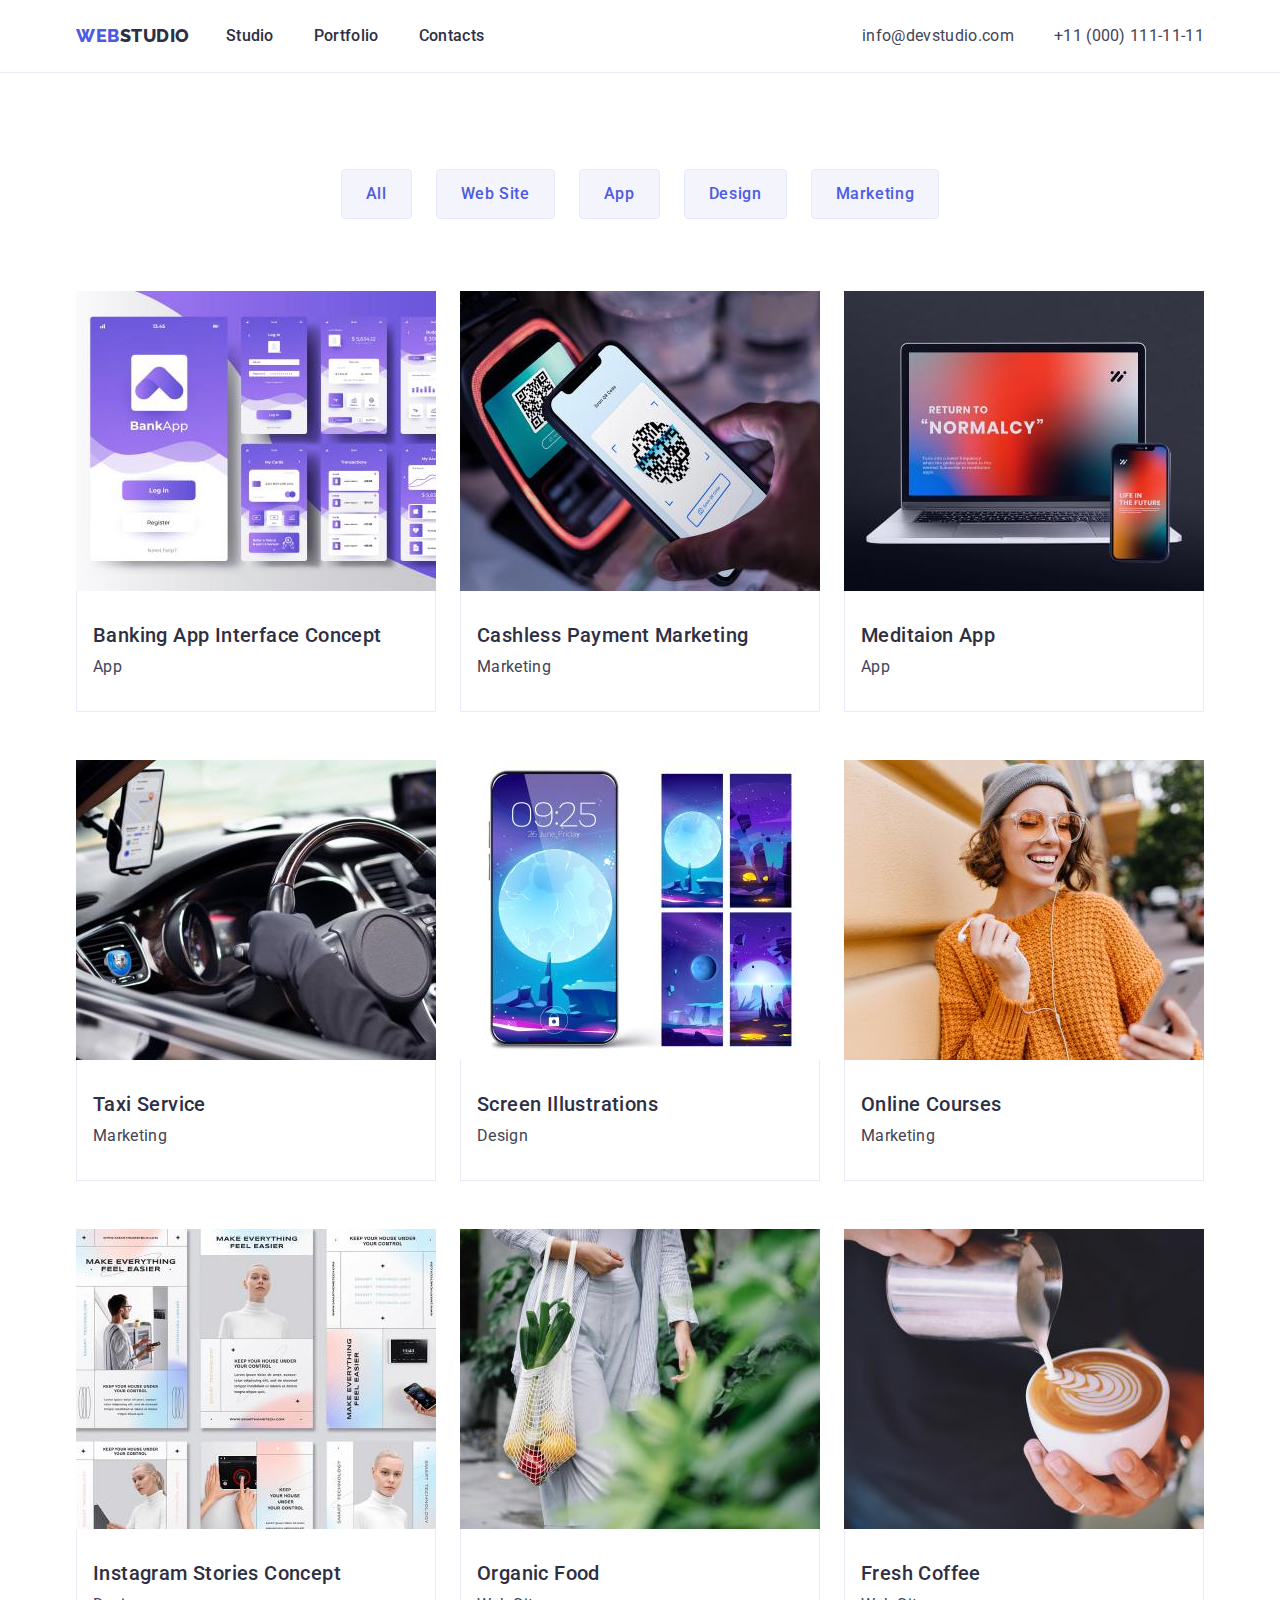
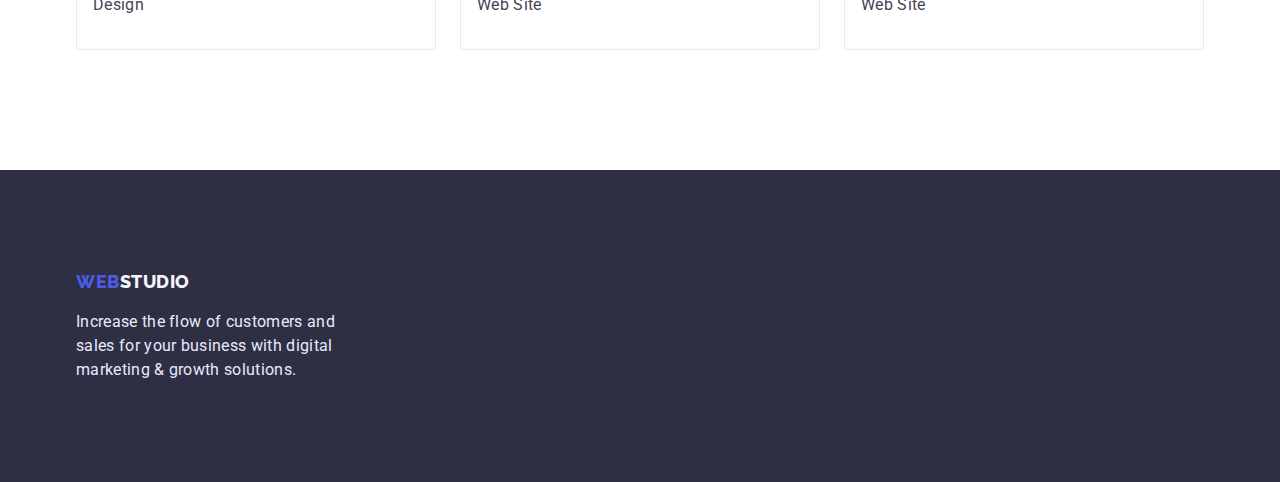
==== portfolio.html @ f82a8de1 "Initial commit" ====
<!DOCTYPE html>
<html lang="en">
	<head>
		<meta charset="UTF-8" />
		<meta http-equiv="X-UA-Compatible" content="IE=edge" />
		<meta name="viewport" content="width=device-width, initial-scale=1.0" />
		<title>Portfolio</title>

		<!-- fonts from google -->
		<link rel="preconnect" href="https://fonts.googleapis.com" />
		<link rel="preconnect" href="https://fonts.gstatic.com" crossorigin />
		<link
			href="https://fonts.googleapis.com/css2?family=Raleway:wght@800&family=Roboto:wght@400;500;700&display=swap"
			rel="stylesheet"
		/>
		<link
			rel="stylesheet"
			href="https://cdnjs.cloudflare.com/ajax/libs/modern-normalize/1.1.0/modern-normalize.min.css"
		/>
		<link rel="stylesheet" href="./styles/styles.css" />
	</head>
	<body>
		<header class="border-header">
			<div class="container header-line">
				<nav>
					<a class="logo-head" href="./index.html"><span class="logo-web">WEB</span>STUDIO</a>
					<ul class="navigation-links">
						<li class="nav-link-item"><a href="./index.html" class="link">Studio</a></li>
						<li class="nav-link-item"><a href="./portfolio.html" class="link">Portfolio</a></li>
						<li class="nav-link-item"><a href="" class="link">Contacts</a></li>
					</ul>
				</nav>

				<!-- contact info -->
				<address>
					<ul class="address-link">
						<li class="addess-link-item"><a href="mailto:info@devstudio.com" class="address">info@devstudio.com</a></li>
						<li class="addess-link-item"><a href="tel:+110001111111" class="address">+11 (000) 111-11-11 </a></li>
					</ul>
				</address>
			</div>
		</header>

		<main>
			<section class="section-portfolio">
				<div class="container">
					<h1 hidden>Our portfolio</h1>
					<ul class="filters">
						<li><button type="button" class="filters-buttons">All</button></li>
						<li><button type="button" class="filters-buttons">Web Site</button></li>
						<li><button type="button" class="filters-buttons">App</button></li>
						<li><button type="button" class="filters-buttons">Design</button></li>
						<li><button type="button" class="filters-buttons">Marketing</button></li>
					</ul>

					<!-- Portfolio pictures -->
					<ul class="portfolio-title">
						<li>
							<a href="" class="portfolios"
								><img src="./images/portfolio01.jpg" alt="Banking App Interface" width="360" />
								<div class="portfolio-sign">
									<h2 class="portfolio-title">Banking App Interface Concept</h2>
									<p class="kind-of-content">App</p>
								</div>
							</a>
						</li>
						<li>
							<a href="" class="portfolios"
								><img src="./images/portfolio02.jpg" alt="paying terminal with smartphone" width="360" />
								<div class="portfolio-sign">
									<h2 class="portfolio-title">Cashless Payment Marketing</h2>
									<p class="kind-of-content">Marketing</p>
								</div>
							</a>
						</li>
						<li>
							<a href="" class="portfolios"
								><img src="./images/portfolio03.jpg" alt="notebook with opened program" width="360" />
								<div class="portfolio-sign">
									<h2 class="portfolio-title">Meditaion App</h2>
									<p class="kind-of-content">App</p>
								</div>
							</a>
						</li>
						<li>
							<a href="" class="portfolios"
								><img
									src="./images/portfolio04.jpg"
									alt="taxi driver cockpit and smartphone with opened app on the display"
									width="360"
								/>
								<div class="portfolio-sign">
									<h2 class="portfolio-title">Taxi Service</h2>
									<p class="kind-of-content">Marketing</p>
								</div>
							</a>
						</li>
						<li>
							<a href="" class="portfolios"
								><img src="./images/portfolio05.jpg" alt="phone and different wallpapers" width="360" />
								<div class="portfolio-sign">
									<h2 class="portfolio-title">Screen Illustrations</h2>
									<p class="kind-of-content">Design</p>
								</div>
							</a>
						</li>
						<li>
							<a href="" class="portfolios"
								><img src="./images/portfolio06.jpg" alt="smiling woman with smartphone" width="360" />
								<div class="portfolio-sign">
									<h2 class="portfolio-title">Online Courses</h2>
									<p class="kind-of-content">Marketing</p>
								</div>
							</a>
						</li>
						<li>
							<a href="" class="portfolios"
								><img src="./images/portfolio07.jpg" alt="Instagram Stories Concept" width="360" />
								<div class="portfolio-sign">
									<h2 class="portfolio-title">Instagram Stories Concept</h2>
									<p class="kind-of-content">Design</p>
								</div>
							</a>
						</li>
						<li>
							<a href="" class="portfolios"
								><img src="./images/portfolio08.jpg" alt="woman with shopping bag full of food" width="360" />
								<div class="portfolio-sign">
									<h2 class="portfolio-title">Organic Food</h2>
									<p class="kind-of-content">Web Site</p>
								</div>
							</a>
						</li>
						<li>
							<a href="" class="portfolios"
								><img src="./images/portfolio09.jpg" alt="some person is pouring out a cup of coffe" width="360" />
								<div class="portfolio-sign">
									<h2 class="portfolio-title">Fresh Coffee</h2>
									<p class="kind-of-content">Web Site</p>
								</div>
							</a>
						</li>
					</ul>
				</div>
			</section>
		</main>

		<!-- footer -->
		<footer>
			<div class="container">
				<a class="logo-footer" href="./index.html"><span class="logo-web">WEB</span>STUDIO</a>
				<p class="footer-text">
					Increase the flow of customers and sales for your business with digital marketing & growth solutions.
				</p>
			</div>
		</footer>
	</body>
</html>
---- styles/styles.css ----
:root {
	--primary-title-color: #2e2f42;
	--primary-text-color: #434455;
	--secondary-background-color: #2e2f42;
	--hover-link-color: #404bbf;
}
/* --------styles reset------ */
h1,
h2,
h3,
p {
	margin: 0;
	padding: 0;
}
img {
	display: block;
}
.section {
	margin-top: 0;
	margin-bottom: 0;
}
ul {
	margin: 0;
	padding: 0;
}
/* --------------------------------- */

body {
	background-color: #fff;
	color: #434455;

	font-family: Roboto;
	font-size: 16px;
	font-weight: 400;
	line-height: 1.5;
	letter-spacing: 0.02em;

	list-style: none;
}

ul {
	list-style-type: none;
}

/* ---------logo head------------ */
.logo-head,
.logo-footer {
	font-family: Raleway;
	font-size: 18px;
	font-weight: 800;
	line-height: 1.33;
	letter-spacing: 0.03em;
}
.logo-head {
	color: var(--primary-title-color);
}
/* ------------logo footer---------- */
.logo-footer {
	color: #f4f4fd;
}
.logo-web {
	color: #4d5ae5;
}

/* delating outlines of the links  */
a {
	text-decoration: none;
}
/* ---------- */

.navigation-links .link {
	font-size: 16px;
	font-weight: 500;
	line-height: 1.5;
	letter-spacing: 0.02em;

	color: var(--primary-title-color);
}

.navigation-links .link:focus,
.navigation-links .link:hover {
	color: var(--hover-link-color);
}

/* .navigation-links:last-child  */

.border-header {
	border-bottom: 1px solid #e7e9fc;
}

/* changing address font and color */
.address {
	/* margin-left: auto; */
	font-style: normal;
	font-family: Roboto;
	font-size: 16px;
	font-weight: 400;
	line-height: 1.5;
	letter-spacing: 0.02em;

	color: var(--primary-text-color);
}

.address:focus,
.address:hover {
	color: var(--hover-link-color);
}

.hero-section {
	background-color: var(--secondary-background-color);
	text-align: center;
}

.hero-section-title {
	font-family: Roboto;
	/* padding-top: 188px; */
	margin-bottom: 48px;
	margin-top: 0;
	min-width: 496px;
	color: #fff;
	font-style: normal;
	font-weight: 700;
	font-size: 56px;
	line-height: 1.07;
	letter-spacing: 0.02em;
	text-align: center;
}

.hero-section-button {
	padding: 16px 32px;

	min-width: 169px;
	font-family: Roboto;
	font-size: 16px;
	font-weight: 500;
	line-height: 1.5;
	letter-spacing: 0.04em;
	border-style: solid;
	border-radius: 4px;
	border: none;
	background-color: #4d5ae5;
	color: #fff;
}
.hero-section-button:hover,
.hero-section-button:focus {
	background-color: var(--hover-link-color);
}

h3 {
	font-size: 20px;
	font-weight: 500;
	line-height: 1.2;
	letter-spacing: 0.02em;

	color: var(--primary-title-color);
}

h2 {
	font-size: 36px;
	font-weight: 700;
	line-height: 1.1;
	letter-spacing: 0.02em;

	color: var(--primary-title-color);
}
/* section 4 */
.fourth-section {
	background-color: #f4f4fd;
}
.team-card {
	background-color: #fff;
}

footer {
	background-color: var(--secondary-background-color);
	color: #e7e9fc;
}

/* -------------------------------portfolio------------------------------------ */

.portfolio-title {
	font-size: 20px;
	font-weight: 500;
	line-height: 1.2;
	letter-spacing: 0.02em;

	color: var(--primary-title-color);
}

.kind-of-content {
	font-family: Roboto;
	font-style: normal;
	font-weight: 400;
	font-size: 16px;
	line-height: 1.5;
	letter-spacing: 0.02em;

	color: #434455;
}

.filters-buttons {
	padding: 12px 24px;
	font-family: Roboto;
	background-color: #f4f4fd;
	color: #4d5ae5;
	border-color: #e7e9fc;
	border-style: solid;
	border-width: 1px;
	border-radius: 4px;

	font-weight: 500;
	font-size: 16px;
	line-height: 1.5;

	display: flex;
	align-items: center;
	text-align: center;
	letter-spacing: 0.04em;
}

.filters-buttons:focus,
.filters-buttons:hover {
	background-color: var(--hover-link-color);
	color: #fff;
}

/* -------------------FLEX-------------------- */
.container {
	width: 1158px;
	padding-left: 15px;
	padding-right: 15px;
	margin: 0 auto;
}

body {
	margin: 0;
}

.our-work-title {
	text-align: center;
	margin-bottom: 72px;
	margin-top: 0;
}

.fourth-section {
	padding-top: 120px;
	padding-bottom: 120px;
}

.our-team-title {
	text-align: center;
	margin-bottom: 72px;
	margin-top: 0;
}

.footer-text {
	width: 264px;
}

.logo-footer {
	display: block;
	margin-bottom: 16px;
}
footer {
	padding-top: 100px;
	padding-bottom: 100px;
}

.logo-head {
	display: block;
	padding-bottom: 24px;
	padding-top: 24px;
	margin-left: 0;
	margin-right: 36px;
}
/* -------------flex start--------- */

.navigation-links {
	display: flex;
}

.nav-link-item {
	display: block;
	padding-top: 24px;
	padding-bottom: 24px;
}

.nav-link-item:last-child {
	margin-right: 0;
}
.nav-link-item:not(:last-child) {
	margin-right: 40px;
}

.address-link {
	display: flex;
}
.addess-link-item:not(:last-child) {
	margin-right: 40px;
}
.addess-link-item {
	display: block;
	padding-top: 24px;
	padding-bottom: 24px;
}

.header-line {
	display: flex;
}

nav {
	display: flex;
	align-items: center;
}
/* ----------------------section 2-3------------------------- */
.title-list,
.visual-list {
	display: flex;
	justify-content: space-between;
	padding-left: 0;
	gap: 24px;
}

.title-list:last-child {
	padding-right: 15px;
}
.main-paragraph {
	width: 264px;
}

.card-titles {
	display: flex;
	justify-content: space-between;
	gap: 24px;
	padding-left: 0;
}

.team-card h3 {
	text-align: center;
	margin-bottom: 8px;
}

.team-card p {
	text-align: center;
}

.title-list h3 {
	margin-bottom: 8px;
}

/* ---------------portfolio flex----------------- */
.filters {
	display: flex;
	margin-bottom: 72px;
	gap: 24px;
	justify-content: center;
}

.portfolio-title {
	display: flex;
	flex-wrap: wrap;
	justify-content: space-between;
	padding: 0;
	row-gap: 48px;
}

.portfolio-title h2 {
	margin-bottom: 8px;
}
.portfolio-sign {
	border-left: 1px solid #e7e9fc;
	border-right: 1px solid #e7e9fc;
	border-bottom: 1px solid #e7e9fc;
	padding-top: 32px;
	padding-bottom: 32px;
}

address {
	margin-left: auto;
}
.hero-section {
	padding-top: 188px;
	padding-bottom: 188px;
}

.section-2 {
	padding-top: 120px;
}

.section-3 {
	padding-top: 120px;
	padding-bottom: 120px;
}
.section-portfolio {
	padding-bottom: 120px;
	padding-top: 96px;
}

.portfolio-sign {
	padding-top: 32px;
	padding-bottom: 32px;
	padding-left: 16px;
}
.team-card-sign {
	padding-top: 32px;
	padding-bottom: 32px;
}
.team-card {
	box-shadow: 0px 1px 6px rgba(46, 47, 66, 0.08), 0px 1px 1px rgba(46, 47, 66, 0.16), 0px 2px 1px rgba(46, 47, 66, 0.08);
	border-radius: 0px 0px 4px 4px;
}
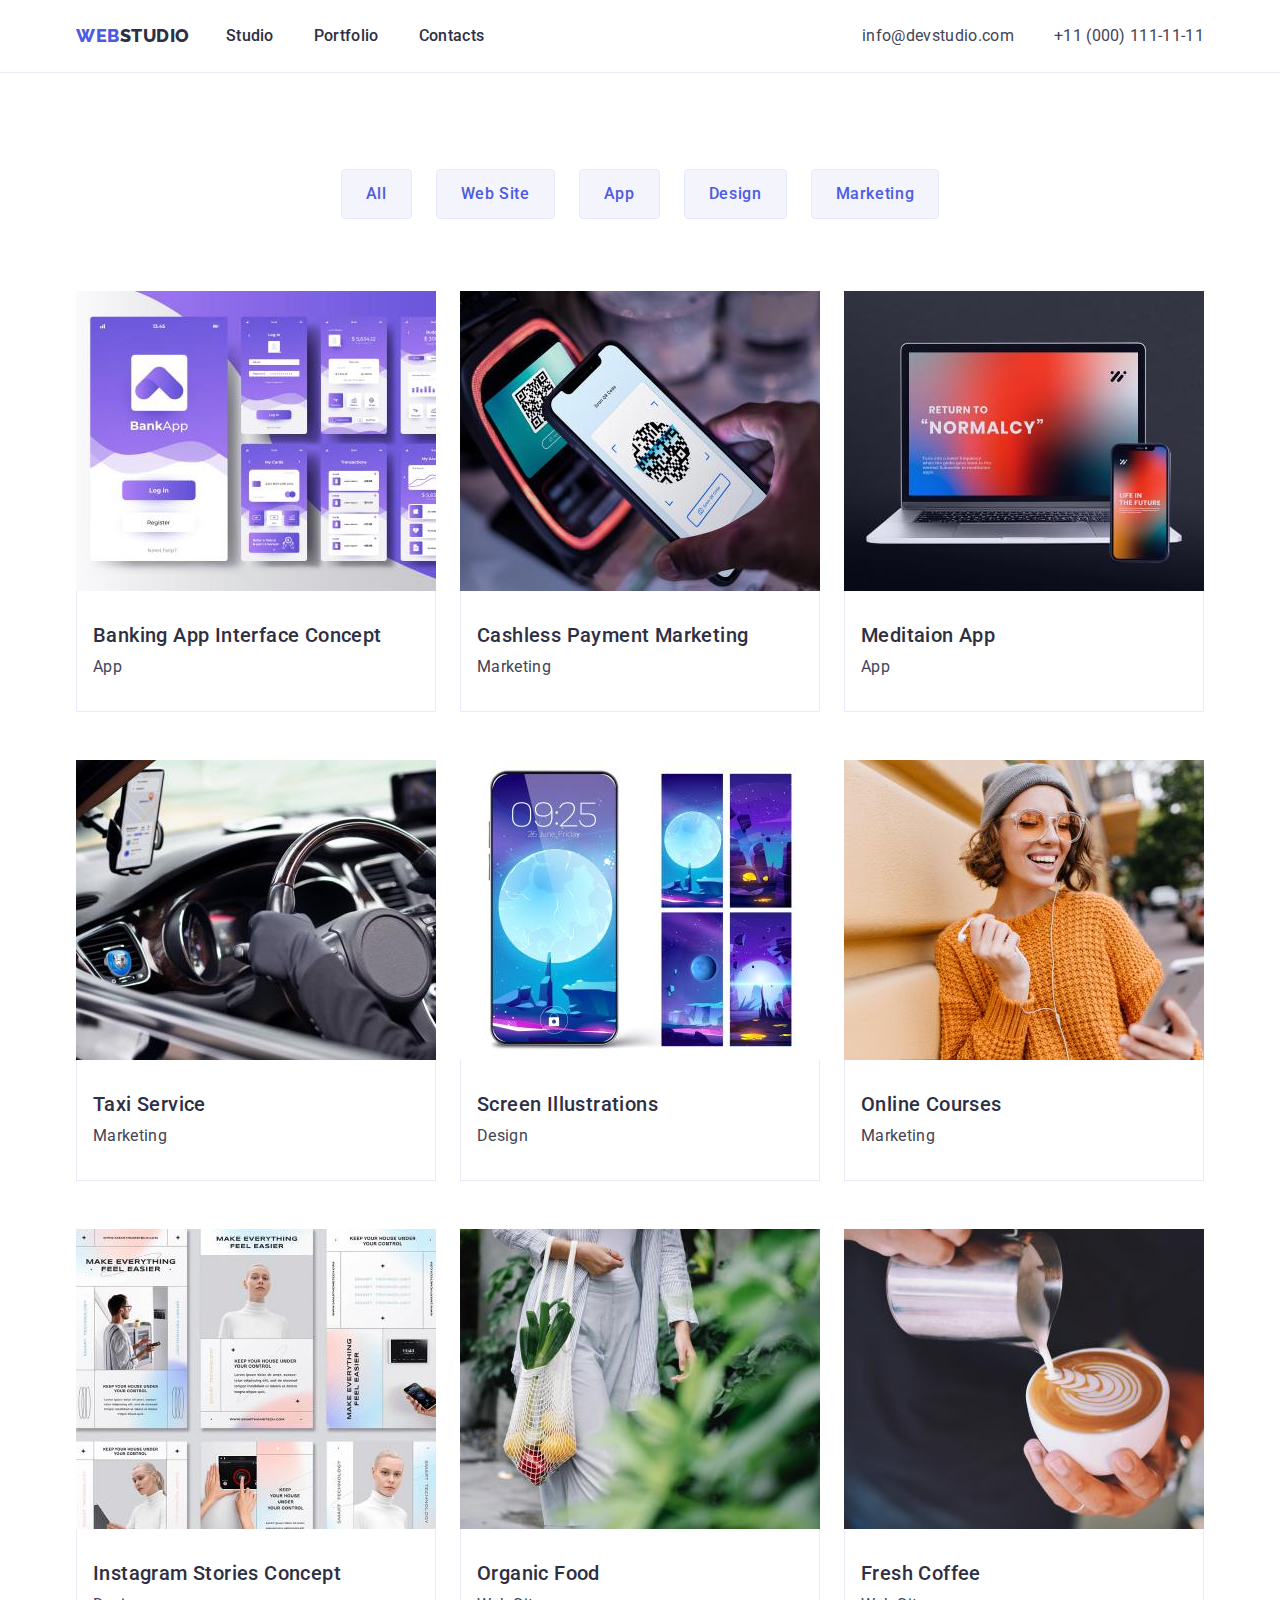
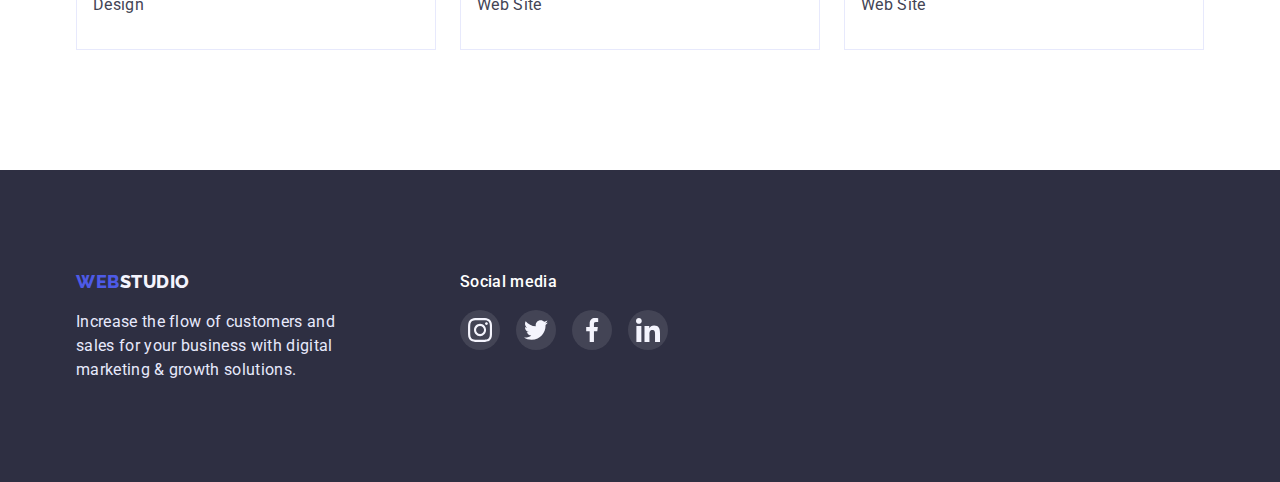
==== commit 3f161f59: "ver.1" ====
--- a/portfolio.html
+++ b/portfolio.html
@@ -146,13 +146,58 @@
 		</main>
 
 		<!-- footer -->
-		<footer>
+
+		<!-- <footer>
+			
 			<div class="container">
 				<a class="logo-footer" href="./index.html"><span class="logo-web">WEB</span>STUDIO</a>
 				<p class="footer-text">
 					Increase the flow of customers and sales for your business with digital marketing & growth solutions.
 				</p>
 			</div>
+		</footer> -->
+		<footer>
+			<div class="container footer-line">
+				<div>
+					<a class="logo-footer" href="./index.html"><span class="logo-web">WEB</span>STUDIO</a>
+					<p class="footer-text">
+						Increase the flow of customers and sales for your business with digital marketing & growth solutions.
+					</p>
+				</div>
+				<div class="social-media">
+					<h4 class="social-media-title">Social media</h4>
+					<ul class="social-media-list">
+						<li class="cocial-media-item">
+							<a href="" class="social-media-link">
+								<svg class="social-media-icon" width="24px" height="24px">
+									<use href="./images/icons.svg#icon-instagram"></use>
+								</svg>
+							</a>
+						</li>
+						<li class="cocial-media-item">
+							<a href="" class="social-media-link">
+								<svg class="social-media-icon" width="24px" height="24px">
+									<use href="./images/icons.svg#icon-twitter"></use>
+								</svg>
+							</a>
+						</li>
+						<li class="cocial-media-item">
+							<a href="" class="social-media-link">
+								<svg class="social-media-icon" width="24px" height="24px">
+									<use href="./images/icons.svg#icon-facebook"></use>
+								</svg>
+							</a>
+						</li>
+						<li class="cocial-media-item">
+							<a href="" class="social-media-link">
+								<svg class="social-media-icon" width="24px" height="24px">
+									<use href="./images/icons.svg#icon-linkedin"></use>
+								</svg>
+							</a>
+						</li>
+					</ul>
+				</div>
+			</div>
 		</footer>
 	</body>
 </html>
--- a/styles/styles.css
+++ b/styles/styles.css
@@ -8,6 +8,8 @@
 h1,
 h2,
 h3,
+h4,
+h5,
 p {
 	margin: 0;
 	padding: 0;
@@ -41,7 +43,7 @@
 ul {
 	list-style-type: none;
 }
-
+/* -------------------------------------------------------head and footer---------------------------------------------- */
 /* ---------logo head------------ */
 .logo-head,
 .logo-footer {
@@ -105,10 +107,15 @@
 .address:hover {
 	color: var(--hover-link-color);
 }
-
+/* -------------------------------------------------------------------------------------------------------------------- */
+
+/* ----------------------------------------------------hero section---------------------------------------------------- */
 .hero-section {
 	background-color: var(--secondary-background-color);
 	text-align: center;
+	background-image: linear-gradient(rgba(46, 47, 66, 0.7), rgba(46, 47, 66, 0.7)), url(../images/herosection-bg.jpg);
+	background-repeat: no-repeat;
+	background-position: center;
 }
 
 .hero-section-title {
@@ -146,6 +153,7 @@
 	background-color: var(--hover-link-color);
 }
 
+/* ----------------------------------------------------------------------------------------------------------------- */
 h3 {
 	font-size: 20px;
 	font-weight: 500;
@@ -312,7 +320,7 @@
 	display: flex;
 	align-items: center;
 }
-/* ----------------------section 2-3------------------------- */
+/* --------------------------------------------------section 2-3------------------------------------------------ */
 .title-list,
 .visual-list {
 	display: flex;
@@ -320,10 +328,20 @@
 	padding-left: 0;
 	gap: 24px;
 }
-
-.title-list:last-child {
-	padding-right: 15px;
-}
+/* -----------------SVG icons section  2---------------------- */
+
+.symbol-list-item {
+	display: flex;
+	height: 100%;
+	width: 100%;
+	background-color: #f4f4fd;
+	justify-content: center;
+	align-items: center;
+	border-radius: 4px;
+	margin-bottom: 8px;
+	/* background-color: aqua; */
+}
+/* ----------------------------------------------------------- */
 .main-paragraph {
 	width: 264px;
 }
@@ -403,9 +421,145 @@
 }
 .team-card-sign {
 	padding-top: 32px;
-	padding-bottom: 32px;
+	/* padding-bottom: 8px; */
 }
 .team-card {
 	box-shadow: 0px 1px 6px rgba(46, 47, 66, 0.08), 0px 1px 1px rgba(46, 47, 66, 0.16), 0px 2px 1px rgba(46, 47, 66, 0.08);
 	border-radius: 0px 0px 4px 4px;
 }
+/* --------------------------------------svg sectio4------------------------------------- */
+/* .social-title {
+	display: flex;
+	gap: 24px;
+	justify-content: center;
+	padding-left: 16px;
+	padding-right: 16px;
+	padding-bottom: 32px;
+}
+.social-link-title {
+	display: flex;
+	width: 40px;
+	height: 40px;
+	justify-content: center;
+}
+.social-link-item {
+	display: block;
+	width: 100%;
+	height: 100%;
+	border-radius: 50%;
+	background-color: #4d5ae5;
+} */
+/* ------------------------- */
+.card-social-list {
+	display: flex;
+	gap: 24px;
+	justify-content: center;
+	margin-top: 8px;
+	padding-bottom: 32px;
+}
+.card-social-item {
+	width: 40px;
+	height: 40px;
+}
+.card-social-link {
+	display: flex;
+	justify-content: center;
+	align-items: center;
+	width: 100%;
+	height: 100%;
+	border-radius: 50%;
+	background-color: #4d5ae5;
+}
+.card-social-link:hover,
+.card-social-link:focus {
+	background-color: #404bbf;
+}
+
+/* ---------------------------------------------section fifth-------------------------------------- */
+.section-fifth {
+	padding-top: 130px;
+	padding-bottom: 120px;
+}
+.customers-title {
+	text-align: center;
+	margin-bottom: 72px;
+}
+
+.customers-list {
+	display: flex;
+	justify-content: space-between;
+}
+.customers-list-item {
+	display: flex;
+	border: 1px solid #8e8f99;
+	border-radius: 4px;
+	width: 168px;
+	height: 88px;
+	/* background-color: aqua; */
+	/* justify-content: center;
+	align-items: center; */
+	align-items: center;
+}
+.customers-icon {
+	padding-left: 64px;
+}
+/* .customers-icon {
+	display: flex;
+	justify-content: center;
+	align-items: center;
+} */
+
+/* .symbol-list-item {
+	display: flex;
+	height: 100%;
+	width: 100%;
+	background-color: #f4f4fd;
+	justify-content: center;
+	align-items: center;
+	border-radius: 4px;
+	margin-bottom: 8px;
+	background-color: aqua; */
+
+/* --------------------------------------footer section------------------------------------ */
+/* .social-media {;
+} */
+.footer-line {
+	display: flex;
+}
+.social-media {
+	margin-left: 120px;
+}
+.social-media-title {
+	margin-bottom: 16px;
+	font-family: "Roboto";
+	font-style: normal;
+	font-weight: 500;
+	font-size: 16px;
+	line-height: 1.5;
+	letter-spacing: 0.02em;
+	color: #fff;
+}
+.social-media-list {
+	display: flex;
+	gap: 16px;
+}
+.cocial-media-item {
+	width: 40px;
+	height: 40px;
+}
+.social-media-link {
+	display: flex;
+	justify-content: center;
+	align-items: center;
+	width: 100%;
+	height: 100%;
+	border-radius: 50%;
+	background-color: rgba(255, 255, 255, 0.1);
+}
+.social-media-icon {
+	color: #fff;
+}
+.social-media-link:hover,
+.social-media-link:focus {
+	background-color: #31d0aa;
+}
